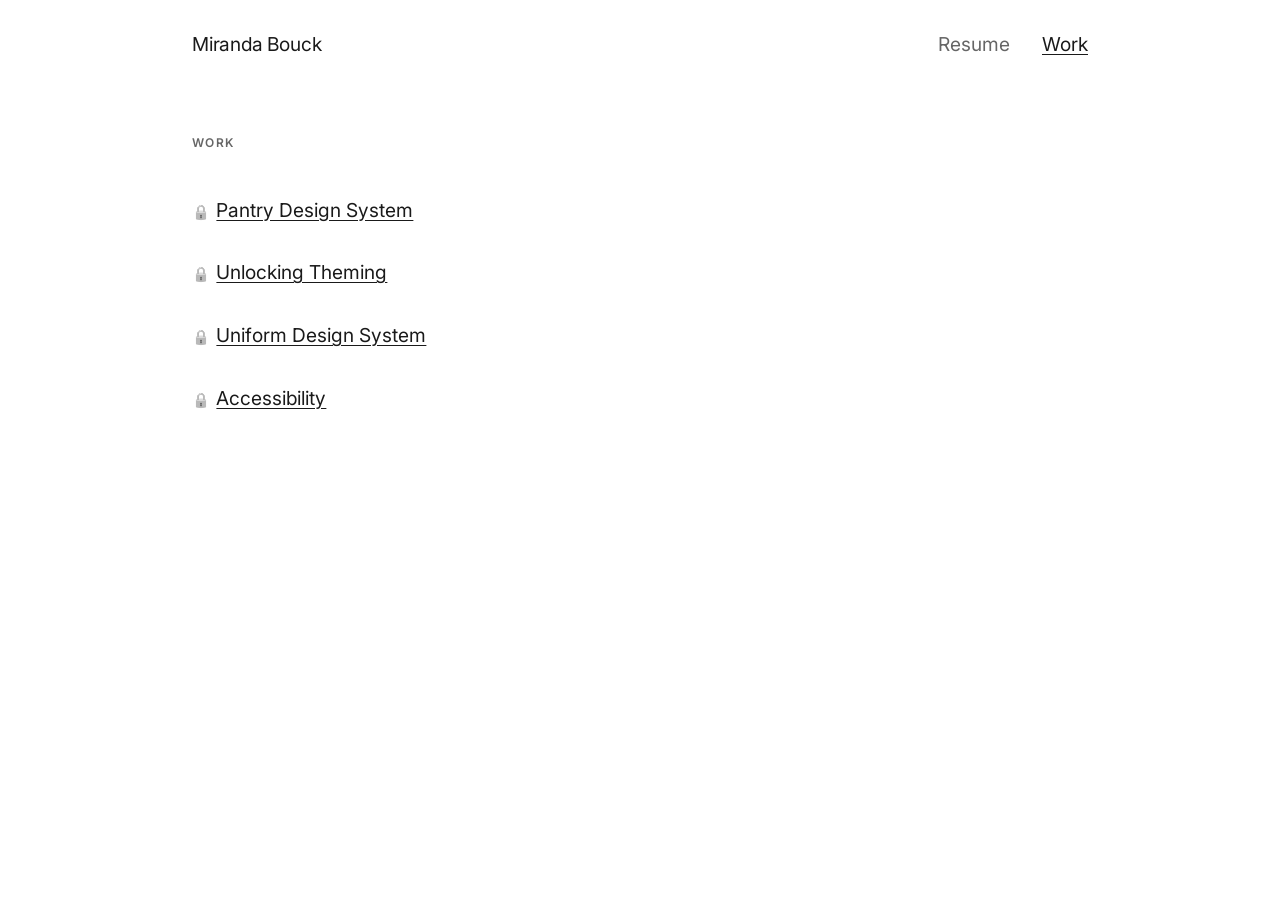
==== work/index.html @ 0fe393a7 "update resume" ====
<!DOCTYPE html>
<html lang="en">
<head>
  <meta charset="UTF-8" />
  <meta name="viewport" content="width=device-width, initial-scale=1.0" />
  <title>Miranda Bouck — Work</title>
  <link rel="preconnect" href="https://fonts.googleapis.com" />
  <link rel="preconnect" href="https://fonts.gstatic.com" crossorigin />
  <link href="https://fonts.googleapis.com/css2?family=Inter:wght@400;500;600&display=swap" rel="stylesheet" />
  <link rel="icon" type="image/svg+xml" href="../favicon.svg" />
  <link rel="stylesheet" href="../styles.css" />
</head>
<body>

  <header>
    <nav>
      <a href="/" class="nav-logo">Miranda Bouck</a>
      <ul class="nav-links">
        <li><a href="/resume">Resume</a></li>
        <li><a href="/work" class="active">Work</a></li>
      </ul>
    </nav>
  </header>

  <main>

    <section>
      <h2>Work</h2>

      <div class="experience-entry single-col">
        <div class="entry-content">
          <div class="entry-title">
            <span class="work-lock" aria-hidden="true">🔒</span>
            <a href="#" aria-label="Pantry Design System">Pantry Design System</a>
          </div>
        </div>
      </div>

      <div class="experience-entry single-col">
        <div class="entry-content">
          <div class="entry-title">
            <span class="work-lock" aria-hidden="true">🔒</span>
            <a href="#" aria-label="Unlocking Theming">Unlocking Theming</a>
          </div>
        </div>
      </div>

      <div class="experience-entry single-col">
        <div class="entry-content">
          <div class="entry-title">
            <span class="work-lock" aria-hidden="true">🔒</span>
            <a href="#" aria-label="Uniform Design System">Uniform Design System</a>
          </div>
        </div>
      </div>

      <div class="experience-entry single-col">
        <div class="entry-content">
          <div class="entry-title">
            <span class="work-lock" aria-hidden="true">🔒</span>
            <a href="#" aria-label="Accessibility">Accessibility</a>
          </div>
        </div>
      </div>
    </section>

  </main>

</body>
</html>
---- styles.css ----
/* ============================================
   Miranda Bouck — Portfolio
   ============================================ */

*, *::before, *::after {
  box-sizing: border-box;
  margin: 0;
  padding: 0;
}

:root {
  --color-bg: #ffffff;
  --color-text: #1a1a1a;
  --color-muted: #666666;
  --color-border: #e0e0e0;
  --font-sans: 'Inter', -apple-system, BlinkMacSystemFont, 'Segoe UI', Helvetica, Arial, sans-serif;
  --max-width: 60rem;
  --nav-height: 5.625rem;
  --col-left: 11rem;
  --col-gap: 3rem;
}

html {
  font-size: 16px;
  -webkit-font-smoothing: antialiased;
  -moz-osx-font-smoothing: grayscale;
}

body {
  background-color: var(--color-bg);
  color: var(--color-text);
  font-family: var(--font-sans);
  line-height: 1.6rem;
}

a {
  color: inherit;
  text-decoration: none;
}

/* ============================================
   Header & Navigation
   ============================================ */

header {
  position: fixed;
  top: 0;
  left: 0;
  right: 0;
  z-index: 100;
  background-color: var(--color-bg);
  height: var(--nav-height);
}

nav {
  max-width: var(--max-width);
  margin: 0 auto;
  padding: 0 2rem;
  height: 100%;
  display: flex;
  align-items: center;
  justify-content: space-between;
}

.nav-logo {
  font-size: 1.2rem;
  font-weight: 400;
  letter-spacing: -0.01em;
}

.nav-logo:hover {
  opacity: 0.6;
}

.nav-links {
  display: flex;
  gap: 2rem;
  list-style: none;
}

.nav-links a {
  font-size: 1.2rem;
  font-weight: 400;
  color: var(--color-muted);
  transition: color 0.2s, opacity 0.2s;
}

.nav-links a:hover {
  opacity: 0.6;
  text-decoration: underline;
  text-underline-offset: 3px;
}

.nav-links a.active {
  color: var(--color-text);
  text-decoration: underline;
  text-underline-offset: 3px;
}

/* ============================================
   Main Layout
   ============================================ */

main {
  max-width: var(--max-width);
  margin: 0 auto;
  padding: calc(var(--nav-height) + 2.5rem) 2rem 6rem;
}

/* ============================================
   Home Page
   ============================================ */

.home-bio {
  max-width: 42.5rem;
}

.home-bio p {
  font-size: 1rem;
  line-height: 1.75rem;
  margin-bottom: 1.75rem;
}

.home-bio p:last-of-type {
  margin-bottom: 0;
}

/* Shared link affordance */

.home-bio a,
.entry-title a {
  font-weight: 400;
  text-decoration: underline;
  text-underline-offset: 3px;
  transition: opacity 0.2s;
}

.home-bio a:hover,
.entry-title a:hover {
  opacity: 0.5;
}

/* ============================================
   Sections (Resume & Work)
   ============================================ */

section {
  margin-bottom: 4rem;
}

section:last-child {
  margin-bottom: 0;
}

section > h2 {
  font-size: 0.75rem;
  font-weight: 600;
  letter-spacing: 0.12em;
  text-transform: uppercase;
  color: var(--color-muted);
  margin-bottom: 2rem;
  padding-bottom: 0.75rem;
}

/* Two-column grid */

.experience-entry,
.list-entry {
  display: grid;
  grid-template-columns: var(--col-left) 1fr;
  gap: 0 var(--col-gap);
}

.experience-entry.single-col {
  display: block;
}

.experience-entry {
  margin-bottom: 2.5rem;
}

.experience-entry:last-child {
  margin-bottom: 0;
}

.list-entry {
  margin-bottom: 0.85rem;
  line-height: 1.5rem;
}

.list-entry:last-child {
  margin-bottom: 0;
}

/* Left column */

.entry-meta {
  padding-top: 0.1rem;
}

.entry-date,
.entry-company,
.list-date {
  font-size: 1rem;
  color: var(--color-muted);
}

.entry-date {
  line-height: 1.5rem;
  white-space: nowrap;
}

.entry-company {
  margin-top: 0.15rem;
}

.list-date {
  padding-top: 0.1rem;
}

/* Right column */

.entry-title {
  display: flex;
  align-items: baseline;
  gap: 0.4rem;
  font-size: 1.2rem;
  font-weight: 500;
  margin-bottom: 0.6rem;
  line-height: 1.3rem;
}

.work-lock {
  font-size: 0.75em;
  vertical-align: top;
  filter: grayscale(1);
  opacity: 0.8;
}

.entry-bullets {
  list-style: none;
  padding: 0;
}

.entry-bullets li,
.entry-description {
  font-size: 1rem;
  color: #333;
  line-height: 1.65rem;
}

.entry-bullets li {
  margin-bottom: 0.5rem;
}

.entry-description {
  margin-top: 0.4rem;
}

/* Grouped roles */

.entry-roles {
  list-style: none;
  margin-bottom: 0.5rem;
}

.entry-roles li {
  font-size: 0.85rem;
  color: var(--color-muted);
  line-height: 1.7rem;
  font-weight: 500;
}

.entry-roles .role-title {
  color: var(--color-text);
}

/* Shared small muted label */

.list-content .sub,
.testimonial cite {
  font-size: 0.8rem;
  color: var(--color-muted);
  font-weight: 500;
}

.testimonial cite {
  font-style: normal;
}

/* Testimonials */

.testimonials-grid {
  display: grid;
  grid-template-columns: 1fr 1fr;
  gap: 2rem;
}

.testimonial blockquote {
  font-size: 0.95rem;
  line-height: 1.75rem;
  color: #333;
  margin-bottom: 0.5rem;
}

/* ============================================
   Writing / Post
   ============================================ */

.post {
  max-width: 42.5rem;
}

.post-header {
  margin-bottom: 2.5rem;
}

.post-title {
  font-size: 1.5rem;
  font-weight: 500;
  line-height: 1.3;
  margin-bottom: 0.4rem;
}

.post-date {
  display: block;
  font-size: 1rem;
  color: var(--color-muted);
  margin-bottom: 1.5rem;
}

.post-body p {
  font-size: 1rem;
  line-height: 1.75rem;
  margin-bottom: 1.75rem;
}

.post-body p:last-child {
  margin-bottom: 0;
}

/* Writing list link affordance */

.list-content a {
  text-decoration: underline;
  text-underline-offset: 3px;
  transition: opacity 0.2s;
}

.list-content a:hover {
  opacity: 0.5;
}

/* ============================================
   Responsive
   ============================================ */

@media (max-width: 43.75em) {
  main {
    padding-top: calc(var(--nav-height) + 3rem);
  }

  .experience-entry,
  .list-entry {
    grid-template-columns: 1fr;
    gap: 0.25rem;
  }

  .entry-meta {
    display: flex;
    gap: 0.5rem;
    align-items: baseline;
  }

  .entry-company::before {
    content: '·';
    margin-right: 0.5rem;
  }

  .testimonials-grid {
    grid-template-columns: 1fr;
  }
}
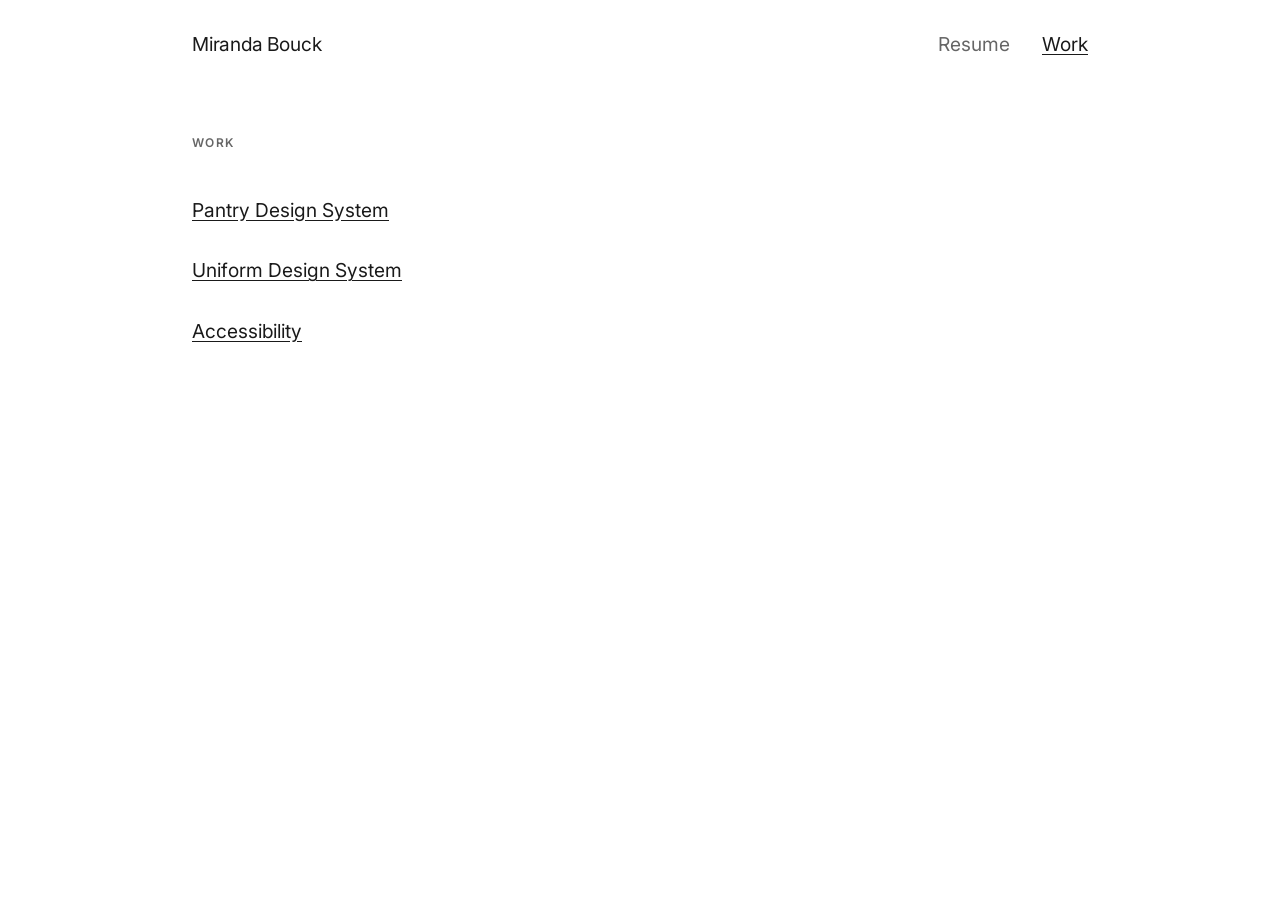
==== commit 895ebd0b: "update work with previews" ====
--- a/work/index.html
+++ b/work/index.html
@@ -30,8 +30,15 @@
       <div class="experience-entry single-col">
         <div class="entry-content">
           <div class="entry-title">
-            <span class="work-lock" aria-hidden="true">🔒</span>
-            <a href="#" aria-label="Pantry Design System">Pantry Design System</a>
+            <a href="/work/pantry">Pantry Design System</a>
+          </div>
+        </div>
+      </div>
+
+<div class="experience-entry single-col">
+        <div class="entry-content">
+          <div class="entry-title">
+            <a href="/work/uniform">Uniform Design System</a>
           </div>
         </div>
       </div>
@@ -39,26 +46,7 @@
       <div class="experience-entry single-col">
         <div class="entry-content">
           <div class="entry-title">
-            <span class="work-lock" aria-hidden="true">🔒</span>
-            <a href="#" aria-label="Unlocking Theming">Unlocking Theming</a>
-          </div>
-        </div>
-      </div>
-
-      <div class="experience-entry single-col">
-        <div class="entry-content">
-          <div class="entry-title">
-            <span class="work-lock" aria-hidden="true">🔒</span>
-            <a href="#" aria-label="Uniform Design System">Uniform Design System</a>
-          </div>
-        </div>
-      </div>
-
-      <div class="experience-entry single-col">
-        <div class="entry-content">
-          <div class="entry-title">
-            <span class="work-lock" aria-hidden="true">🔒</span>
-            <a href="#" aria-label="Accessibility">Accessibility</a>
+            <a href="/work/hudl-accessibility">Accessibility</a>
           </div>
         </div>
       </div>
--- a/styles.css
+++ b/styles.css
@@ -352,6 +352,73 @@
 }
 
 /* ============================================
+   Work page images
+   ============================================ */
+
+.work-image {
+  width: 100%;
+  height: auto;
+  border-radius: 8px;
+  border: 1px solid rgba(36, 37, 41, 0.12);
+  margin-bottom: 2.5rem;
+  display: block;
+}
+
+.work-video-link {
+  position: relative;
+  display: block;
+}
+
+.work-video-link::after {
+  content: '';
+  position: absolute;
+  inset: 0;
+  background: rgba(0, 0, 0, 0.1);
+  border-radius: 8px;
+  transition: background 0.15s ease;
+}
+
+.work-video-link:hover::after {
+  background: rgba(217, 49, 8, 0.2);
+}
+
+.work-play-btn {
+  position: absolute;
+  top: 50%;
+  left: 50%;
+  transform: translate(-50%, -50%);
+  width: 64px;
+  height: 64px;
+  transition: opacity 0.2s;
+  pointer-events: none;
+  z-index: 1;
+}
+
+p.work-note {
+  font-size: 0.85rem;
+  color: var(--color-muted);
+}
+
+p.work-note a {
+  text-decoration: underline;
+  text-underline-offset: 3px;
+  transition: opacity 0.2s;
+}
+
+p.work-note a:hover {
+  opacity: 0.6;
+}
+
+p.work-image-caption {
+  margin-top: -1.5rem;
+  margin-bottom: 1.75rem;
+}
+
+.post-body .entry-title {
+  margin-top: 1rem;
+}
+
+/* ============================================
    Responsive
    ============================================ */
 
